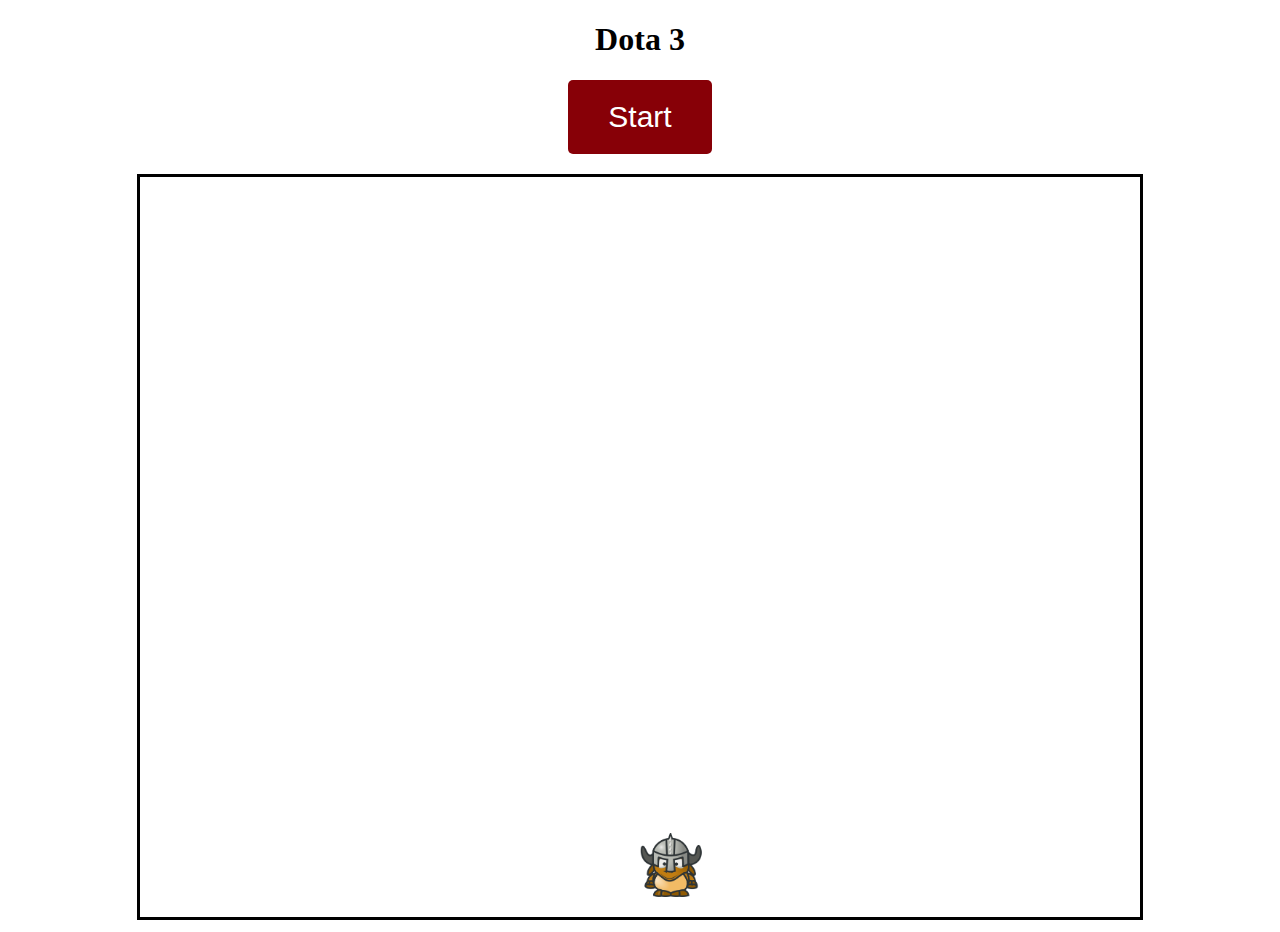
==== index.html @ 02b785be "title" ====
<!DOCTYPE html>
<html lang="en">
<head>
  <meta charset="UTF-8">
  <meta name="viewport" content="width=device-width, initial-scale=1.0">
  <meta http-equiv="X-UA-Compatible" content="ie=edge">
  <link href='http://fonts.googleapis.com/css?family=VT323' rel='stylesheet' />

  <link rel="stylesheet" href="style.css">
  <title>IronHack Arena</title>
</head>
<body>
    <div id="SplashScreen">
        <h1>Dota 3</h1>
        
        <button id="startButton" onclick="swapScreens();Start()">Start</button>
      </div>
      
      <div id="score" style="display:none;">0</div>
  <div id="instructions">
    <!-- instructions
    blah
    blah
    blah
    blah -->
  </div>
  <canvas id="game-board" >Game Stuff</canvas>
  <div id ="end">You lose</div>
  <button id= "play-again" onclick="restart()">Play Again! c:</button>
</body>
<script type="text/javascript" src="script.js"></script>


</html>
---- style.css ----
body {
  padding: 0;
  text-align: center;
  overflow: hidden;
}

/* .game-intro {
  float: left;
  padding: 0% 10%;
}

.game-intro p {
  font-size: 18px;
  font-family: "Verdana"
}

.logo-img {
  width: 350px;
}

.arrows-img {
  width: 150px;
} */

body button {
  font-size: 30px;
  background-color: #870007;
  color: #fff;
  padding: 20px 40px;
  border: 0;
  box-shadow: 0;
  border-radius: 5px;
  margin-bottom: 20px;
}

#game-board {
    float: center;
    padding: 20px 0px;
    border: 3px solid black;
    background-image: url(./images/minecraft\ house.jpg);
    background-size: cover;
    justify-content: center;
    align-self: center;
    background-repeat: no-repeat;
    display:inline-flex;
    
}
#end{
display:none;
width: 1000px;
height:700px;
text-align: center;
font-size: 20px;
font-family: Arial, Helvetica, sans-serif;
align-content: center;
/* background-color: blue; */
align-self: center;
justify-content: center;
background-size: cover;
background-image: url(./images/background.jpg);
}
#play-again{
display: none;
}
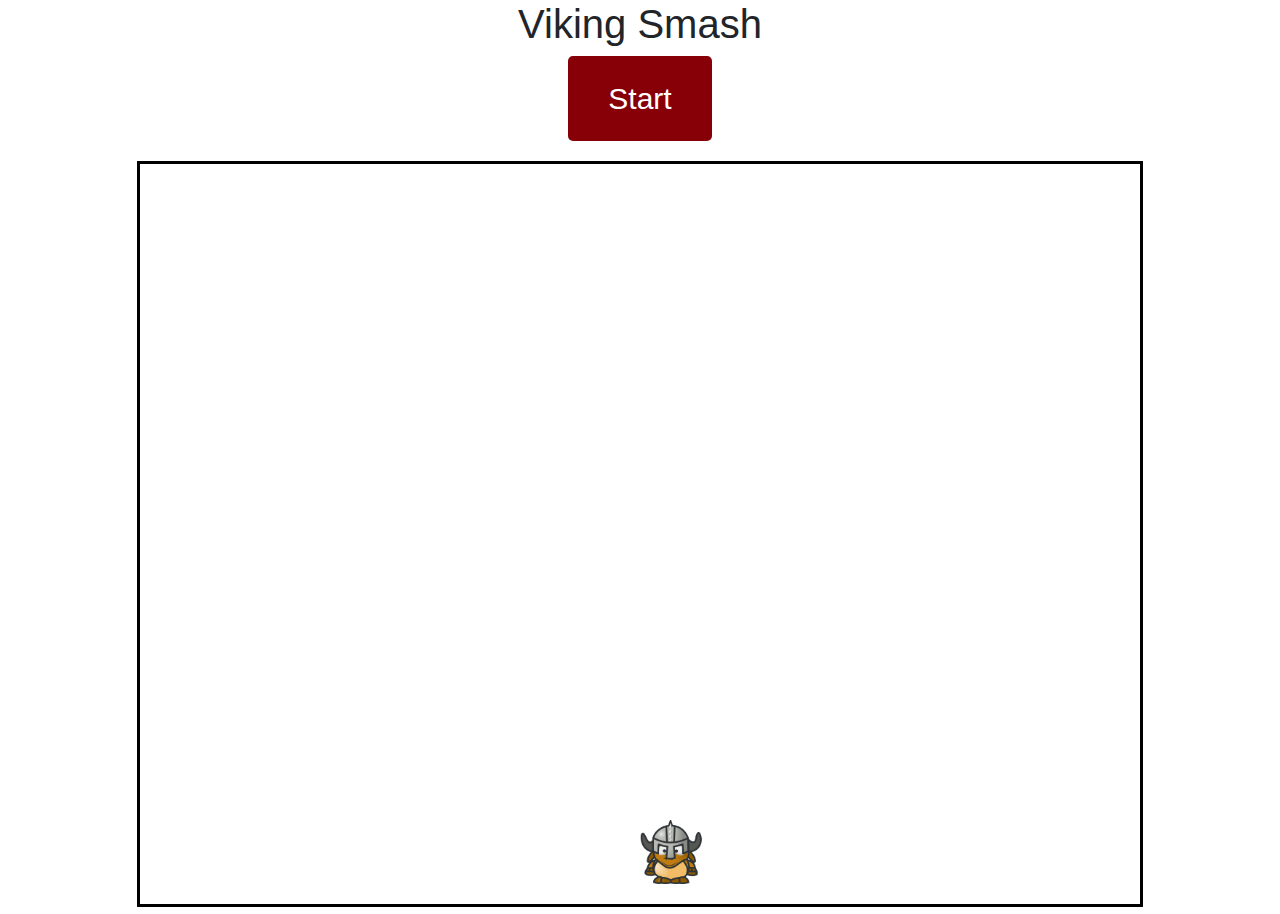
==== commit 3252ee77: "added bootstrap" ====
--- a/index.html
+++ b/index.html
@@ -1,34 +1,70 @@
 <!DOCTYPE html>
 <html lang="en">
+
 <head>
   <meta charset="UTF-8">
   <meta name="viewport" content="width=device-width, initial-scale=1.0">
   <meta http-equiv="X-UA-Compatible" content="ie=edge">
   <link href='http://fonts.googleapis.com/css?family=VT323' rel='stylesheet' />
 
+  <link rel="stylesheet" href="https://stackpath.bootstrapcdn.com/bootstrap/4.3.1/css/bootstrap.min.css"
+    integrity="sha384-ggOyR0iXCbMQv3Xipma34MD+dH/1fQ784/j6cY/iJTQUOhcWr7x9JvoRxT2MZw1T" crossorigin="anonymous">
+
   <link rel="stylesheet" href="style.css">
+  
   <title>IronHack Arena</title>
 </head>
+
 <body>
-    <div id="SplashScreen">
-        <h1>Dota 3</h1>
-        
-        <button id="startButton" onclick="swapScreens();Start()">Start</button>
-      </div>
-      
-      <div id="score" style="display:none;">0</div>
-  <div id="instructions">
-    <!-- instructions
-    blah
-    blah
-    blah
-    blah -->
+
+  <div class="row">
+
+    <div class="col-md-4">
+       
+        <div id="instructions">
+          <!-- instructions
+          blah
+          blah
+          blah
+          blah -->
+        </div>
+
+       
+    </div>
+
+<div class="col-md-4">
+  <div id="SplashScreen">
+    <h1>Viking Smash</h1>
+
+    <button id="startButton" onclick="swapScreens();Start()">Start</button>
+
+
   </div>
-  <canvas id="game-board" >Game Stuff</canvas>
-  <div id ="end">You lose</div>
-  <button id= "play-again" onclick="restart()">Play Again! c:</button>
+
+  </div>
+
+
+
+
+<div class="col-md-4">
+    <div id="score" style="display:none;">0</div>
+</div>
+
+</div>
 </body>
+
+
+
+<div class="container">
+  
+<canvas id="game-board">Game Stuff</canvas>
+<div id="end">You lose</div>
+<button id="play-again" onclick="restart()">Play Again! c:</button>
+
+  </div>
+
+
 <script type="text/javascript" src="script.js"></script>
 
 
-</html>
+</html>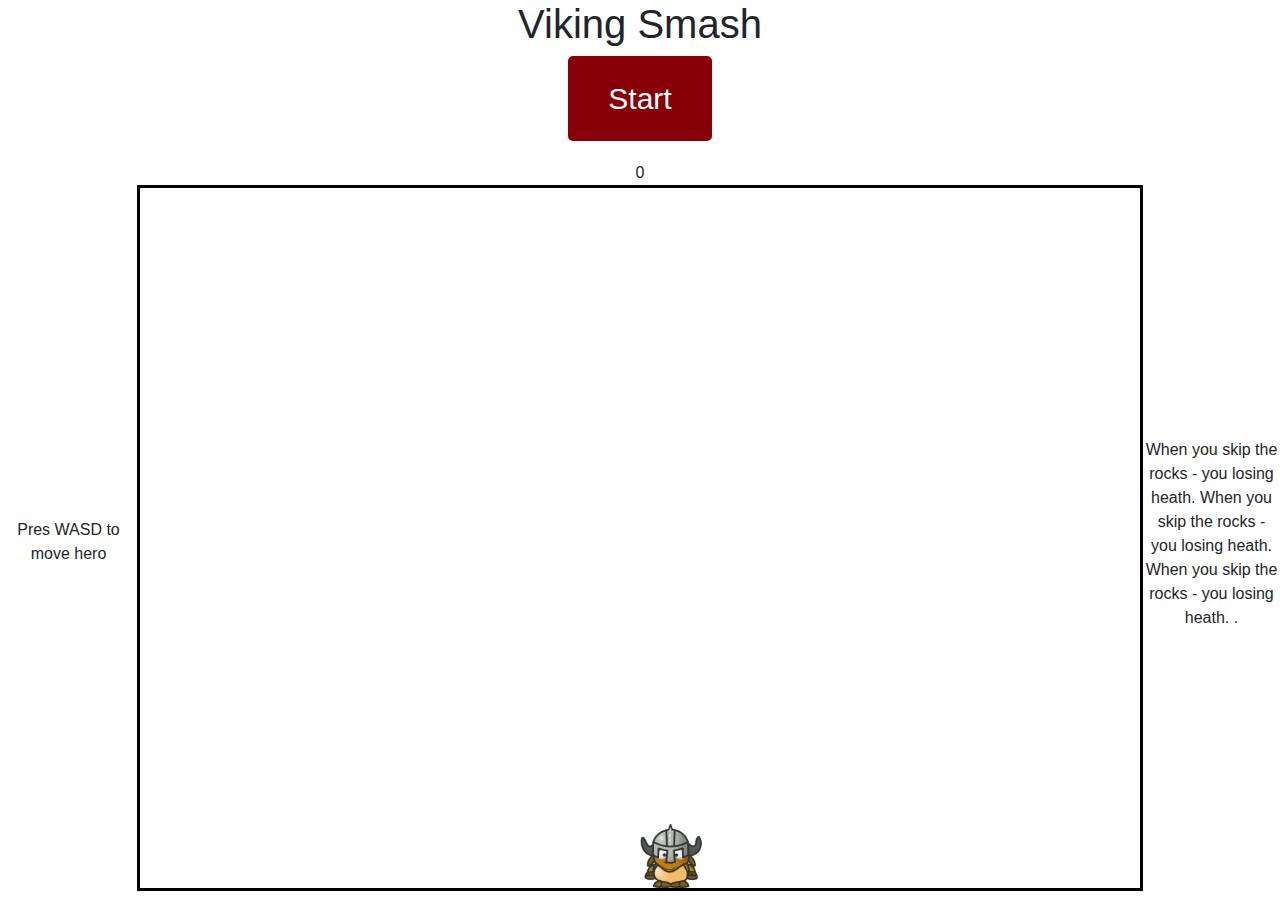
==== commit cd1812a5: "front" ====
--- a/index.html
+++ b/index.html
@@ -11,7 +11,7 @@
     integrity="sha384-ggOyR0iXCbMQv3Xipma34MD+dH/1fQ784/j6cY/iJTQUOhcWr7x9JvoRxT2MZw1T" crossorigin="anonymous">
 
   <link rel="stylesheet" href="style.css">
-  
+
   <title>IronHack Arena</title>
 </head>
 
@@ -20,51 +20,83 @@
   <div class="row">
 
     <div class="col-md-4">
-       
-        <div id="instructions">
-          <!-- instructions
+
+      <div id="instructions">
+        <!-- instructions
           blah
           blah
           blah
           blah -->
-        </div>
+      </div>
 
-       
+
     </div>
 
-<div class="col-md-4">
-  <div id="SplashScreen">
-    <h1>Viking Smash</h1>
-
-    <button id="startButton" onclick="swapScreens();Start()">Start</button>
+    <div class="col-md-4">
+      <div id="SplashScreen">
+        <h1>Viking Smash</h1>
+        <button id="startButton" onclick="swapScreens();Start()">Start</button>
 
 
-  </div>
+
+      </div>
+
+    </div>
+
+
+
+
+    <div class="col-md-4">
+
+    </div>
 
   </div>
 
 
 
 
-<div class="col-md-4">
-    <div id="score" style="display:none;">0</div>
-</div>
 
-</div>
-</body>
+  <div id="score">0</div>
+  <div class="ourRow">
+
+
+    <div style="width: 200px">Pres WASD to move hero </div>
+
+    <div class="Canvas">
+      <canvas id="game-board" width="1000" height="700" style="
+    align-self: center;">
+        Game Stuff</canvas>
+
+        <div id="end">You lose</div>
+        <button id="play-again" onclick="restart()">Play Again! c:</button>
+    </div>
+
+    <div class="" style="
+    width: 200px;
+">
+      <p>
+        When you skip the rocks - you losing heath.
+        When you skip the rocks - you losing heath.
+        When you skip the rocks - you losing heath.
+        .</p>
+
+    </div>
 
 
 
-<div class="container">
-  
-<canvas id="game-board">Game Stuff</canvas>
-<div id="end">You lose</div>
-<button id="play-again" onclick="restart()">Play Again! c:</button>
-
   </div>
 
+ 
 
-<script type="text/javascript" src="script.js"></script>
+
+
+
+
+
+
+
+  <script type="text/javascript" src="script.js"></script>
+
 
 
 </html>--- a/style.css
+++ b/style.css
@@ -34,15 +34,15 @@
 }
 
 #game-board {
-    float: center;
-    padding: 20px 0px;
+    /* float: center; */
+    /* padding: 20px 0px; */
     border: 3px solid black;
     background-image: url(./images/minecraft\ house.jpg);
     background-size: cover;
-    justify-content: center;
+    /* justify-content: center;
     align-self: center;
     background-repeat: no-repeat;
-    display:inline-flex;
+    display:inline-flex; */
     
 }
 #end{
@@ -63,3 +63,16 @@
 display: none;
 }
 
+
+.centerBlock {
+  text-align:center;
+  display: table;
+  margin: auto;
+}
+
+.ourRow {
+  display: flex;
+  justify-content: space-around;
+
+  align-items: center;
+}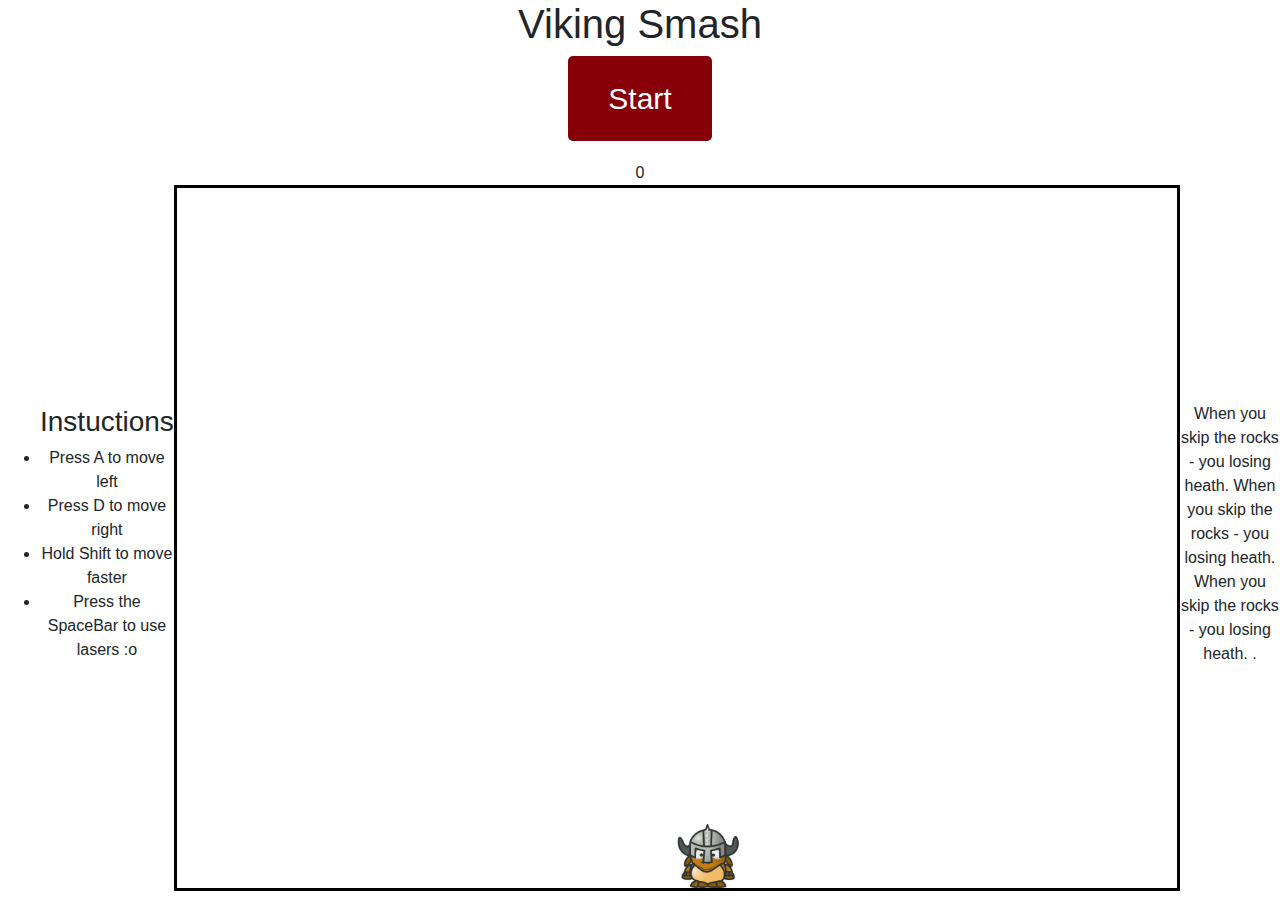
==== commit f736cb43: "added instructions" ====
--- a/index.html
+++ b/index.html
@@ -58,9 +58,14 @@
 
   <div id="score">0</div>
   <div class="ourRow">
-
-
-    <div style="width: 200px">Pres WASD to move hero </div>
+    
+    <ul>  
+      <h3>Instuctions</h3>
+    <li >Press A to move left </li>
+    <li >Press D to move right </li>
+    <li >Hold Shift to move faster</li>
+    <li>Press the SpaceBar to use lasers :o</li>
+  </ul>
 
     <div class="Canvas">
       <canvas id="game-board" width="1000" height="700" style="
--- a/style.css
+++ b/style.css
@@ -75,4 +75,8 @@
   justify-content: space-around;
 
   align-items: center;
+}
+ul{
+  display: flex;
+  flex-direction: column;
 }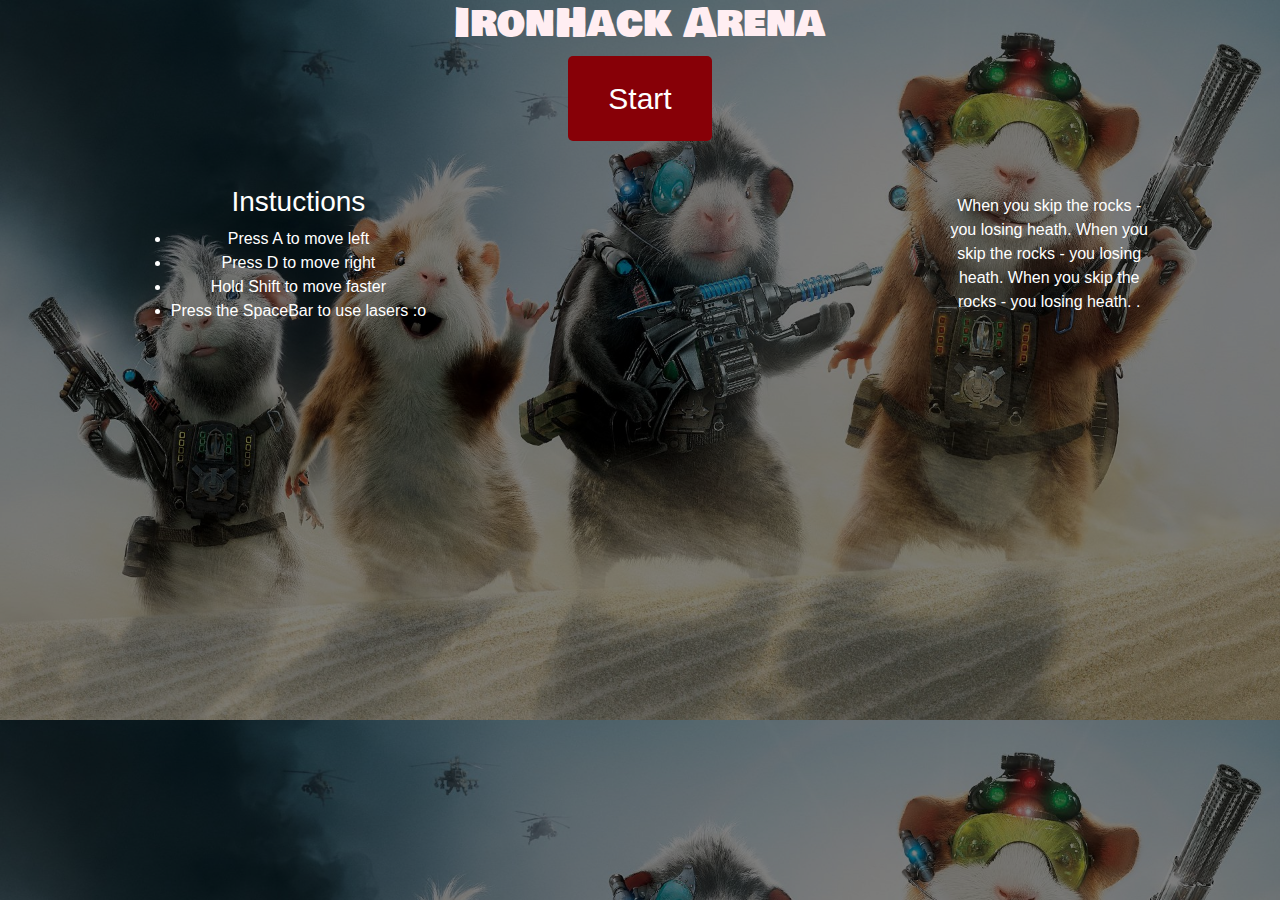
==== commit c6fe0e39: "final" ====
--- a/index.html
+++ b/index.html
@@ -34,7 +34,9 @@
 
     <div class="col-md-4">
       <div id="SplashScreen">
-        <h1>Viking Smash</h1>
+          <div class="wrap">
+              <h1>IronHack Arena</h1>
+            </div>
         <button id="startButton" onclick="swapScreens();Start()">Start</button>
 
 
@@ -72,7 +74,14 @@
     align-self: center;">
         Game Stuff</canvas>
 
-        <div id="end">You lose</div>
+        <div id="end">
+            
+          <ul class="a">
+           <li list-style-type="none">Highscore</li> 
+          <li list-style-type="none">Johnny :41000</li>
+          <li>Your Score : <span>0</span></li>
+          </ul>
+        </div>
         <button id="play-again" onclick="restart()">Play Again! c:</button>
     </div>
 
--- a/style.css
+++ b/style.css
@@ -1,7 +1,19 @@
+
+@import "compass/css3";
+
+@import "compass/css3/transform";
+
+@import url('https://fonts.googleapis.com/css?family=Bowlby+One+SC&display=swap');
+
 body {
   padding: 0;
   text-align: center;
   overflow: hidden;
+  background-image: linear-gradient(
+    rgba(0, 0, 0, 0.5),
+    rgba(0, 0, 0, 0.5)
+  ),url(./images/page-background.jpg);
+  background-size: cover;
 }
 
 /* .game-intro {
@@ -41,8 +53,8 @@
     background-size: cover;
     /* justify-content: center;
     align-self: center;
-    background-repeat: no-repeat;
-    display:inline-flex; */
+    background-repeat: no-repeat;*/
+    display:none;
     
 }
 #end{
@@ -50,9 +62,10 @@
 width: 1000px;
 height:700px;
 text-align: center;
-font-size: 20px;
+font-size: 40px;
 font-family: Arial, Helvetica, sans-serif;
 align-content: center;
+list-style-type:none;
 /* background-color: blue; */
 align-self: center;
 justify-content: center;
@@ -79,4 +92,14 @@
 ul{
   display: flex;
   flex-direction: column;
-}+  color : white;
+}
+
+h1{
+  font-family: 'Bowlby One SC', cursive;
+color: #FFEEF2
+}
+p{
+  color:white;
+}
+ul.a {list-style-type: none;}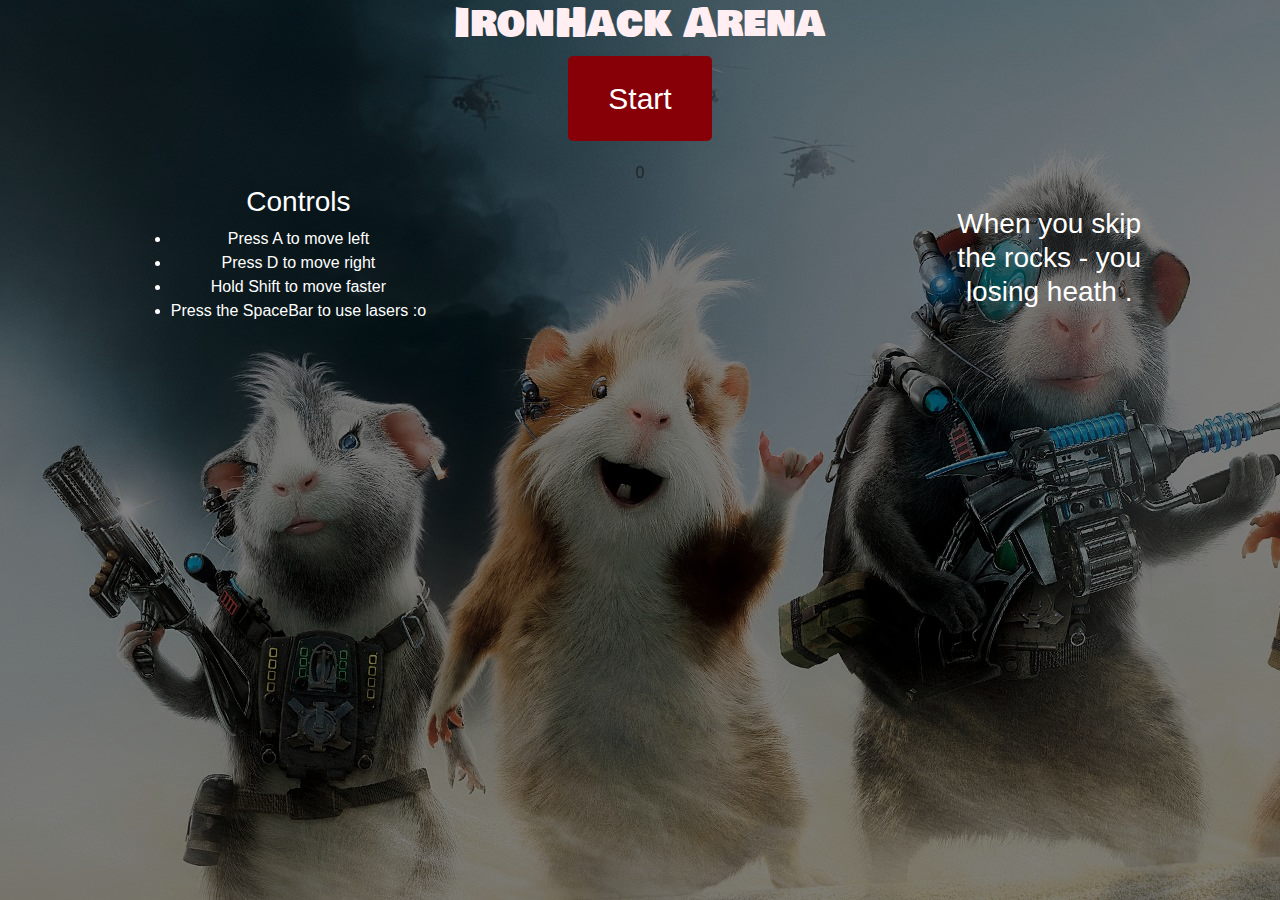
==== commit a2cd8d05: "added front page" ====
--- a/index.html
+++ b/index.html
@@ -62,7 +62,7 @@
   <div class="ourRow">
     
     <ul>  
-      <h3>Instuctions</h3>
+      <h3>Controls</h3>
     <li >Press A to move left </li>
     <li >Press D to move right </li>
     <li >Hold Shift to move faster</li>
@@ -74,25 +74,23 @@
     align-self: center;">
         Game Stuff</canvas>
 
-        <div id="end">
-            
-          <ul class="a">
-           <li list-style-type="none">Highscore</li> 
-          <li list-style-type="none">Johnny :41000</li>
-          <li>Your Score : <span>0</span></li>
+        <div id="end">You lose
+            Highscore :
+          <ul>
+
+          Johnny :41000
           </ul>
         </div>
         <button id="play-again" onclick="restart()">Play Again! c:</button>
     </div>
 
-    <div class="" style="
+    <div class="right-text" style="
     width: 200px;
 ">
-      <p>
-        When you skip the rocks - you losing heath.
-        When you skip the rocks - you losing heath.
-        When you skip the rocks - you losing heath.
-        .</p>
+      <h3>
+        When you skip the rocks - you losing heath
+        
+        .</h3>
 
     </div>
 
--- a/style.css
+++ b/style.css
@@ -13,7 +13,7 @@
     rgba(0, 0, 0, 0.5),
     rgba(0, 0, 0, 0.5)
   ),url(./images/page-background.jpg);
-  background-size: cover;
+  background-size: cover no-repeat;
 }
 
 /* .game-intro {
@@ -62,10 +62,9 @@
 width: 1000px;
 height:700px;
 text-align: center;
-font-size: 40px;
+font-size: 20px;
 font-family: Arial, Helvetica, sans-serif;
 align-content: center;
-list-style-type:none;
 /* background-color: blue; */
 align-self: center;
 justify-content: center;
@@ -99,7 +98,7 @@
   font-family: 'Bowlby One SC', cursive;
 color: #FFEEF2
 }
-p{
-  color:white;
+
+.right-text {
+  color: white;
 }
-ul.a {list-style-type: none;}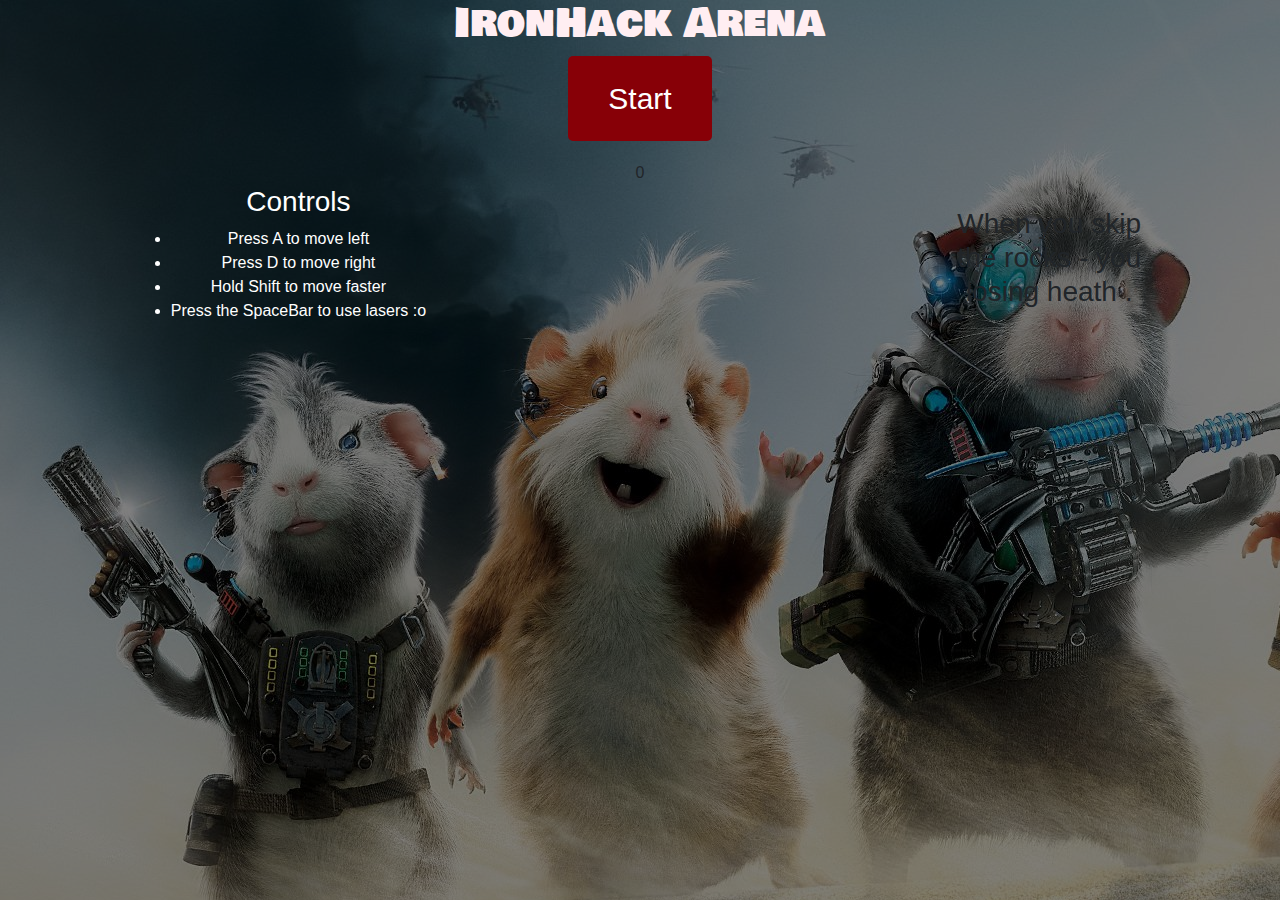
==== commit 01ea725e: "added front page" ====
--- a/index.html
+++ b/index.html
@@ -74,11 +74,12 @@
     align-self: center;">
         Game Stuff</canvas>
 
-        <div id="end">You lose
-            Highscore :
-          <ul>
-
-          Johnny :41000
+        <div id="end">
+            
+          <ul class="a">
+           <li list-style-type="none">Highscore</li> 
+          <li list-style-type="none">Johnny :41000</li>
+          <li>Your Score : <span>0</span></li>
           </ul>
         </div>
         <button id="play-again" onclick="restart()">Play Again! c:</button>
--- a/style.css
+++ b/style.css
@@ -62,9 +62,10 @@
 width: 1000px;
 height:700px;
 text-align: center;
-font-size: 20px;
+font-size: 40px;
 font-family: Arial, Helvetica, sans-serif;
 align-content: center;
+list-style-type:none;
 /* background-color: blue; */
 align-self: center;
 justify-content: center;
@@ -98,7 +99,14 @@
   font-family: 'Bowlby One SC', cursive;
 color: #FFEEF2
 }
+<<<<<<< HEAD
 
 .right-text {
   color: white;
 }
+=======
+p{
+  color:white;
+}
+ul.a {list-style-type: none;}
+>>>>>>> c6fe0e39fef1d096872e192f37f552e5a35b598b
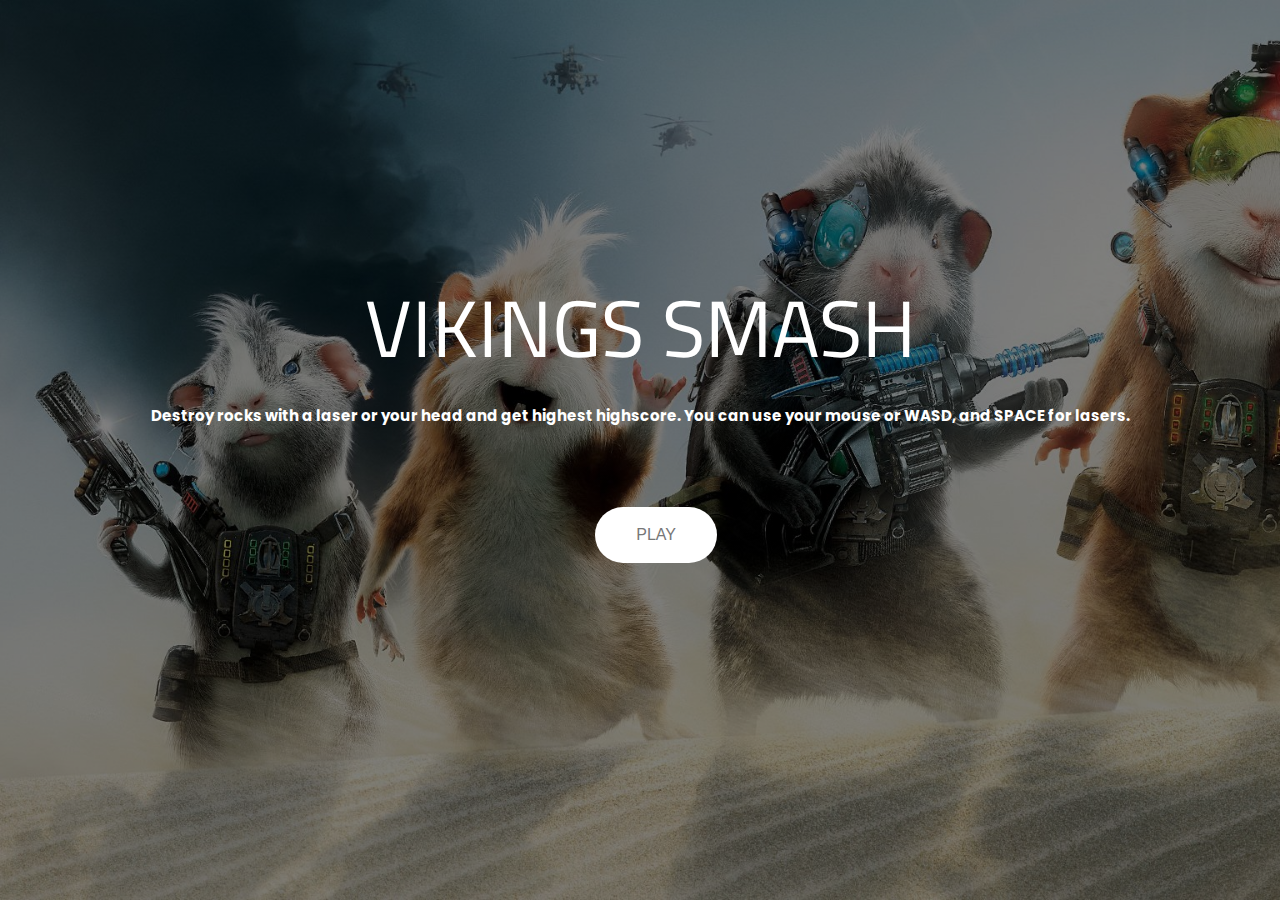
==== commit 6d2017c9: "new page" ====
--- a/index.html
+++ b/index.html
@@ -2,114 +2,64 @@
 <html lang="en">
 
 <head>
-  <meta charset="UTF-8">
-  <meta name="viewport" content="width=device-width, initial-scale=1.0">
-  <meta http-equiv="X-UA-Compatible" content="ie=edge">
-  <link href='http://fonts.googleapis.com/css?family=VT323' rel='stylesheet' />
+    <meta charset="UTF-8">
+    <meta name="viewport" content="width=device-width, initial-scale=1.0">
+    <meta http-equiv="X-UA-Compatible" content="ie=edge">
+    <link href='http://fonts.googleapis.com/css?family=VT323' rel='stylesheet' />
 
-  <link rel="stylesheet" href="https://stackpath.bootstrapcdn.com/bootstrap/4.3.1/css/bootstrap.min.css"
-    integrity="sha384-ggOyR0iXCbMQv3Xipma34MD+dH/1fQ784/j6cY/iJTQUOhcWr7x9JvoRxT2MZw1T" crossorigin="anonymous">
+    <link rel="stylesheet" href="https://stackpath.bootstrapcdn.com/bootstrap/4.3.1/css/bootstrap.min.css"
+        integrity="sha384-ggOyR0iXCbMQv3Xipma34MD+dH/1fQ784/j6cY/iJTQUOhcWr7x9JvoRxT2MZw1T" crossorigin="anonymous">
 
-  <link rel="stylesheet" href="style.css">
+    <link rel="stylesheet" href="style2.css">
 
-  <title>IronHack Arena</title>
-</head>
 
 <body>
+    <!-- <div class="h-100 row align-items-center"> -->
+    <div class="container">
+        <div class="row text-center">
+            <!-- <div class="col-md-3">
+                        First, but last
+                    </div> -->
+            <div class="col-md-12">
+                <h1>VIKINGS SMASH</h1>
+<p> Destroy rocks with a laser or your head and get highest highscore.
+    You can use your mouse or WASD, and SPACE for lasers.
+</p>
 
-  <div class="row">
+                <div class="row text-center">
+                    <div class="col-md-12">
 
-    <div class="col-md-4">
-
-      <div id="instructions">
-        <!-- instructions
-          blah
-          blah
-          blah
-          blah -->
-      </div>
+                        <div class="text-box">
+                            <a href="#" class="btn btn-white btn-animate" onclick="location.href = 'game.html';">Play</a>
+                        </div>
+                    </div>
+                </div>>
 
 
-    </div>
+                <!-- <div class="row">
+                            <div class="col-md-6">
+                                35
+                            </div>
+                            <div class="col-md-6">
+                                123
+                                </div> -->
 
-    <div class="col-md-4">
-      <div id="SplashScreen">
-          <div class="wrap">
-              <h1>IronHack Arena</h1>
             </div>
-        <button id="startButton" onclick="swapScreens();Start()">Start</button>
-
-
-
-      </div>
-
-    </div>
 
 
 
 
-    <div class="col-md-4">
-
+        </div>
+        <!-- <div class="col-md-3">
+                        Third, but first
+                    </div> -->
     </div>
-
-  </div>
+    </div>
+    <!-- </div> -->
 
 
 
 
-
-  <div id="score">0</div>
-  <div class="ourRow">
-    
-    <ul>  
-      <h3>Controls</h3>
-    <li >Press A to move left </li>
-    <li >Press D to move right </li>
-    <li >Hold Shift to move faster</li>
-    <li>Press the SpaceBar to use lasers :o</li>
-  </ul>
-
-    <div class="Canvas">
-      <canvas id="game-board" width="1000" height="700" style="
-    align-self: center;">
-        Game Stuff</canvas>
-
-        <div id="end">
-            
-          <ul class="a">
-           <li list-style-type="none">Highscore</li> 
-          <li list-style-type="none">Johnny :41000</li>
-          <li>Your Score : <span>0</span></li>
-          </ul>
-        </div>
-        <button id="play-again" onclick="restart()">Play Again! c:</button>
-    </div>
-
-    <div class="right-text" style="
-    width: 200px;
-">
-      <h3>
-        When you skip the rocks - you losing heath
-        
-        .</h3>
-
-    </div>
-
-
-
-  </div>
-
- 
-
-
-
-
-
-
-
-
-  <script type="text/javascript" src="script.js"></script>
-
-
-
+</body>
+<script type="text/javascript" src="script.js"></script>
 </html>--- a/style2.css
+++ b/style2.css
@@ -0,0 +1,136 @@
+
+@import "compass/css3";
+
+@import "compass/css3/transform";
+
+@import url('https://fonts.googleapis.com/css?family=Titillium+Web:900&display=swap');
+@import url('https://fonts.googleapis.com/css?family=Poppins&display=swap');
+
+
+
+
+  body {
+    padding: 0;
+
+    background: 
+      linear-gradient(
+        rgba(0, 0, 0, 0.5),
+        rgba(0, 0, 0, 0.5)
+      ),
+      url(./images/page-background.jpg);
+    background-size: cover;
+    height: 100vh;
+    font-family:  sans-serif;
+    font-weight: bold ;
+  }
+
+
+
+.row {
+    color: white;
+    text-align: center;
+ 
+}
+
+h1 {
+    color: white;
+    font-family: 'Titillium Web', sans-serif;
+    /* font-weight: bold 700; */
+    font-size: 80px;
+    color: white;
+    margin: 0px 0px 30px;
+    /* text-shadow:
+     -0.4px -0.4px 0 #000,  
+      0.4px -0.4px 0 #000,
+      -0.4px 0.4px 0 #000,
+       0.4px 0.4px 0 #000; */
+}
+
+p {
+    font-family: 'Poppins', sans-serif;
+    color: white;
+    font-size: 15px;
+
+
+}
+
+
+.container {
+    height: 90%;
+    display: flex;
+    justify-content: center;
+    align-items: center;
+}
+
+
+
+
+.text-box {
+    margin-right: 7vw;
+	 margin-top: 7vh;
+}
+
+.btn:link,
+.btn:visited {
+    text-transform: uppercase;
+    text-decoration: none;
+    padding: 15px 40px;
+    display: inline-block;
+    border-radius: 100px;
+    transition: all .2s;
+    position: absolute;
+}
+
+.btn:hover {
+    transform: translateY(-3px);
+    box-shadow: 0 10px 20px rgba(0, 0, 0, 0.2);
+}
+
+.btn:active {
+    transform: translateY(-1px);
+    box-shadow: 0 5px 10px rgba(0, 0, 0, 0.2);
+}
+
+.btn-white {
+    background-color: #fff;
+    color: #777;
+}
+
+.btn::after {
+    content: "";
+    display: inline-block;
+    height: 100%;
+    width: 100%;
+    border-radius: 100px;
+    position: absolute;
+    top: 0;
+    left: 0;
+    z-index: -1;
+    transition: all .4s;
+}
+
+.btn-white::after {
+    background-color: #fff;
+}
+
+.btn:hover::after {
+    transform: scaleX(1.4) scaleY(1.6);
+    opacity: 0;
+}
+
+.btn-animated {
+    animation: moveInBottom 5s ease-out;
+    animation-fill-mode: backwards;
+}
+
+@keyframes moveInBottom {
+    0% {
+        opacity: 0;
+        transform: translateY(30px);
+    }
+
+    100% {
+        opacity: 1;
+        transform: translateY(0px);
+    }
+}